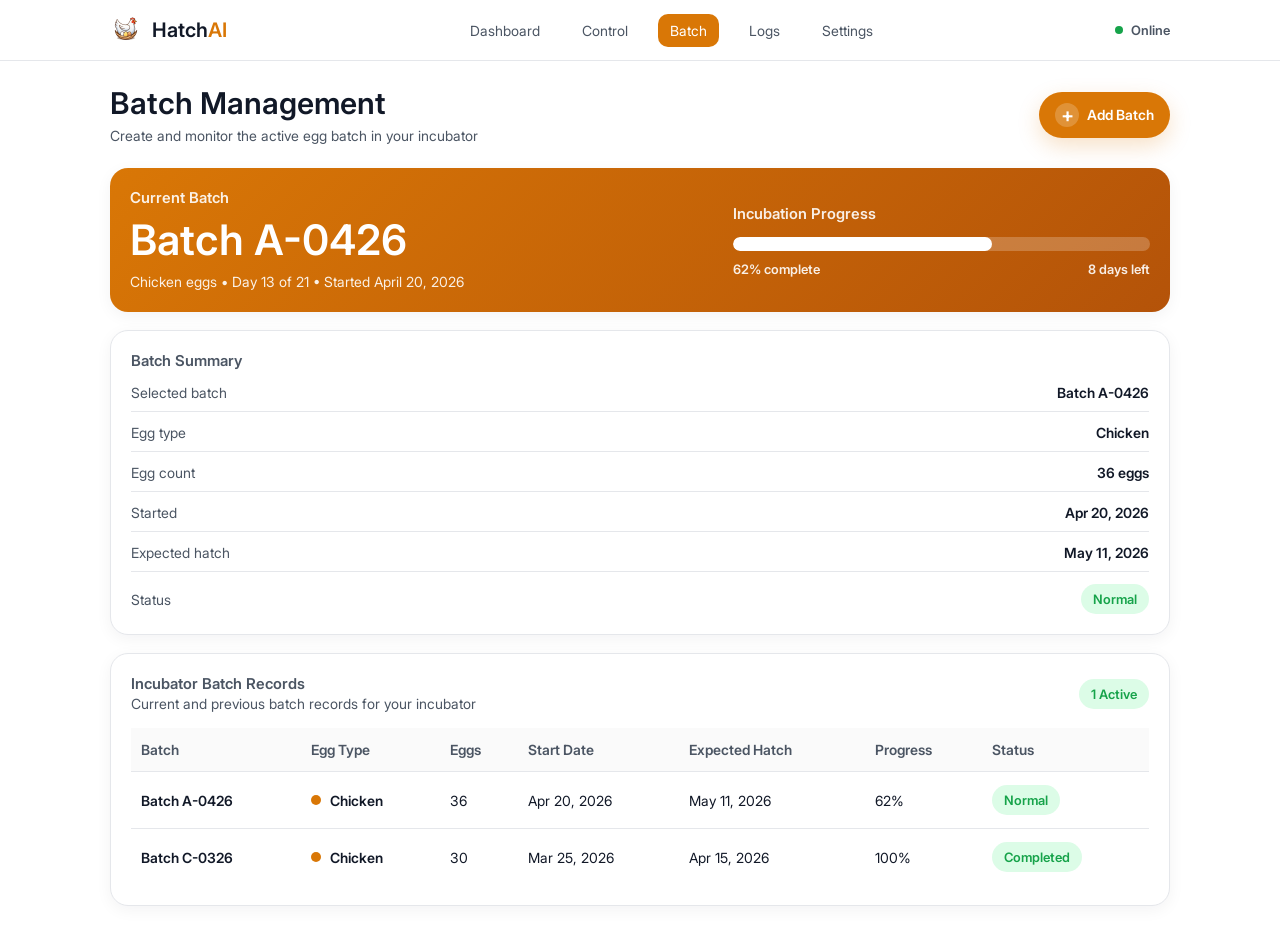
==== batch.html @ ce7d0990 "ui" ====
<!DOCTYPE html>
<html lang="en">
<head>
  <meta charset="UTF-8" />
  <meta name="viewport" content="width=device-width, initial-scale=1.0" />
  <title>HatchAI Batch</title>
  <link rel="icon" href="fortitle.webp" type="image/webp" />
  <style>
    :root{
      --orange: #D97706;
      --dark-orange: #B45309;
      --black: #111827;
      --gray: #4B5563;
      --border: #E5E7EB;
      --white: #FFFFFF;
      --bg-soft: #FFF7ED;
      --green: #16A34A;
      --red: #DC2626;
      --yellow: #F59E0B;
    }

    @font-face {
      font-family: 'Inter';
      src: url('/font/inter-regular.woff2') format('woff2');
      font-weight: 400;
      font-style: normal;
      font-display: swap;
    }

    @font-face {
      font-family: 'Inter';
      src: url('/font/inter-semibold.woff2') format('woff2');
      font-weight: 600;
      font-style: normal;
      font-display: swap;
    }

    * {
      box-sizing: border-box;
      margin: 0;
      padding: 0;
      font-family: 'Inter', Arial, sans-serif;
    }

    body {
      background: var(--white);
      color: var(--black);
    }

    .navbar {
      width: 100%;
      background: var(--white);
      border-bottom: 1px solid var(--border);
      position: sticky;
      top: 0;
      z-index: 10;
    }

    .nav-container {
      max-width: 1100px;
      margin: 0 auto;
      padding: 14px 20px;
      display: flex;
      align-items: center;
      justify-content: space-between;
      gap: 20px;
    }

    .logo-wrap {
      display: flex;
      align-items: center;
      gap: 10px;
    }

    .logo-wrap img {
      width: 32px;
      height: 32px;
      object-fit: contain;
    }

    .logo {
      font-size: 20px;
      font-weight: 600;
      color: var(--black);
    }

    .logo span {
      color: var(--orange);
    }

    .nav-links {
      list-style: none;
      display: flex;
      gap: 18px;
      align-items: center;
    }

    .nav-links li a {
      text-decoration: none;
      font-size: 14px;
      color: var(--gray);
      font-weight: 500;
      padding: 8px 12px;
      border-radius: 10px;
      transition: 0.2s ease;
    }

    .nav-links li a:hover {
      background: var(--bg-soft);
      color: var(--orange);
    }

    .nav-links li a.active {
      background: var(--orange);
      color: var(--white);
    }

    .nav-status {
      display: flex;
      align-items: center;
      gap: 8px;
      font-size: 13px;
      color: var(--gray);
      font-weight: 600;
    }

    .dot {
      width: 8px;
      height: 8px;
      background: var(--green);
      border-radius: 50%;
      display: inline-block;
    }

    .hamburger {
      display: none;
      width: 40px;
      height: 40px;
      border: 1px solid var(--border);
      background: var(--white);
      border-radius: 10px;
      cursor: pointer;
      flex-direction: column;
      justify-content: center;
      align-items: center;
      gap: 5px;
    }

    .hamburger span {
      width: 20px;
      height: 2px;
      background: var(--black);
      transition: 0.3s;
      font-size: 0;
    }

    .hamburger.active span:nth-child(1) {
      transform: translateY(7px) rotate(45deg);
    }

    .hamburger.active span:nth-child(2) {
      opacity: 0;
    }

    .hamburger.active span:nth-child(3) {
      transform: translateY(-7px) rotate(-45deg);
    }

    .batch-page {
      max-width: 1100px;
      margin: 0 auto;
      padding: 24px 20px 32px;
    }

    .topbar {
      display: flex;
      justify-content: space-between;
      align-items: center;
      gap: 12px;
      margin-bottom: 24px;
      flex-wrap: wrap;
    }

    .title h1 {
      font-size: 30px;
      font-weight: 600;
      color: var(--black);
      margin-bottom: 6px;
    }

    .title p {
      font-size: 14px;
      color: var(--gray);
    }

    .actions {
      display: flex;
      gap: 10px;
      flex-wrap: wrap;
    }

    .add-batch-btn {
      display: inline-flex;
      align-items: center;
      justify-content: center;
      gap: 8px;
      border: none;
      border-radius: 999px;
      background: var(--orange);
      color: var(--white);
      padding: 11px 16px;
      font-size: 14px;
      font-weight: 600;
      cursor: pointer;
      box-shadow: 0 8px 22px rgba(217, 119, 6, 0.22);
      transition: 0.2s ease;
    }

    .add-batch-btn:hover {
      background: var(--dark-orange);
      transform: translateY(-1px);
    }

    .plus-icon {
      width: 24px;
      height: 24px;
      border-radius: 50%;
      background: rgba(255, 255, 255, 0.2);
      display: inline-flex;
      align-items: center;
      justify-content: center;
      font-size: 20px;
      line-height: 1;
    }

    .btn {
      border: none;
      border-radius: 999px;
      padding: 10px 15px;
      font-size: 13px;
      font-weight: 600;
      cursor: pointer;
      transition: 0.2s ease;
    }

    .btn-primary {
      background: var(--orange);
      color: var(--white);
    }

    .btn-primary:hover {
      background: var(--dark-orange);
    }

    .btn-soft {
      background: var(--bg-soft);
      color: var(--orange);
      border: 1px solid #FED7AA;
    }

    .btn-soft:hover {
      background: #FFEDD5;
    }

    .grid {
      display: grid;
      grid-template-columns: repeat(4, 1fr);
      gap: 18px;
    }

    .card {
      background: var(--white);
      border: 1px solid var(--border);
      border-radius: 18px;
      padding: 20px;
      box-shadow: 0 4px 16px rgba(17, 24, 39, 0.05);
    }

    .card-header {
      display: flex;
      justify-content: space-between;
      align-items: center;
      gap: 10px;
      margin-bottom: 14px;
    }

    .card-title {
      font-size: 15px;
      color: var(--gray);
      font-weight: 600;
    }

    .icon-box {
      width: 42px;
      height: 42px;
      border-radius: 12px;
      background: var(--bg-soft);
      color: var(--orange);
      display: flex;
      align-items: center;
      justify-content: center;
      font-size: 17px;
      font-weight: 600;
      flex-shrink: 0;
    }

    .value {
      font-size: 32px;
      font-weight: 600;
      color: var(--black);
      line-height: 1.1;
      margin-bottom: 8px;
    }

    .subtext {
      font-size: 14px;
      color: var(--gray);
      line-height: 1.5;
    }

    .wide-card {
      grid-column: span 4;
      background: linear-gradient(135deg, var(--orange), var(--dark-orange));
      color: var(--white);
      border: none;
      display: grid;
      grid-template-columns: 1.4fr 1fr;
      gap: 20px;
      align-items: center;
    }

    .wide-card .card-title,
    .wide-card .subtext {
      color: rgba(255, 255, 255, 0.9);
    }

    .batch-name {
      font-size: 42px;
      font-weight: 600;
      margin: 10px 0 8px;
      line-height: 1.1;
    }

    .progress-wrap {
      background: rgba(255, 255, 255, 0.22);
      border-radius: 999px;
      height: 14px;
      overflow: hidden;
      margin-top: 14px;
    }

    .progress-bar {
      height: 100%;
      width: 62%;
      background: var(--white);
      border-radius: 999px;
    }

    .progress-meta {
      display: flex;
      justify-content: space-between;
      gap: 12px;
      margin-top: 10px;
      font-size: 13px;
      font-weight: 600;
      color: rgba(255, 255, 255, 0.9);
    }

    .section-grid {
      display: grid;
      grid-template-columns: 1fr;
      gap: 18px;
      margin-top: 18px;
    }

    .modal-overlay {
      position: fixed;
      inset: 0;
      background: rgba(17, 24, 39, 0.48);
      display: none;
      align-items: center;
      justify-content: center;
      padding: 18px;
      z-index: 50;
    }

    .modal-overlay.active {
      display: flex;
    }

    .modal {
      width: min(760px, 100%);
      max-height: 92vh;
      overflow-y: auto;
      background: var(--white);
      border: 1px solid var(--border);
      border-radius: 22px;
      box-shadow: 0 22px 60px rgba(17, 24, 39, 0.25);
      padding: 20px;
    }

    .modal-header {
      display: flex;
      align-items: flex-start;
      justify-content: space-between;
      gap: 14px;
      margin-bottom: 16px;
    }

    .modal-title h2 {
      font-size: 22px;
      font-weight: 600;
      color: var(--black);
      margin-bottom: 5px;
    }

    .modal-title p {
      font-size: 14px;
      color: var(--gray);
      line-height: 1.5;
    }

    .close-btn {
      width: 40px;
      height: 40px;
      border-radius: 12px;
      border: 1px solid var(--border);
      background: var(--white);
      color: var(--black);
      font-size: 24px;
      line-height: 1;
      cursor: pointer;
      flex-shrink: 0;
    }

    .close-btn:hover {
      background: var(--bg-soft);
      color: var(--orange);
    }

    .form-grid {
      display: grid;
      grid-template-columns: repeat(2, 1fr);
      gap: 14px;
      margin-top: 14px;
    }

    .field {
      display: flex;
      flex-direction: column;
      gap: 7px;
    }

    .field label {
      font-size: 13px;
      color: var(--gray);
      font-weight: 600;
    }

    .field input,
    .field select,
    .field textarea {
      width: 100%;
      border: 1px solid var(--border);
      border-radius: 12px;
      padding: 11px 12px;
      font-size: 14px;
      color: var(--black);
      background: var(--white);
      outline: none;
      transition: 0.2s ease;
    }

    .field textarea {
      min-height: 94px;
      resize: vertical;
    }

    .field input:focus,
    .field select:focus,
    .field textarea:focus {
      border-color: var(--orange);
      box-shadow: 0 0 0 3px rgba(217, 119, 6, 0.12);
    }

    .full {
      grid-column: span 2;
    }

    .form-actions {
      grid-column: span 2;
      display: flex;
      justify-content: flex-end;
      gap: 10px;
      margin-top: 2px;
    }

    .status-pill {
      display: inline-block;
      padding: 7px 12px;
      border-radius: 999px;
      font-size: 13px;
      font-weight: 600;
    }

    .status-ok {
      background: #DCFCE7;
      color: var(--green);
    }

    .status-warning {
      background: #FEF3C7;
      color: #A16207;
    }

    .status-alert {
      background: #FEE2E2;
      color: var(--red);
    }

    .mini-list {
      list-style: none;
      display: flex;
      flex-direction: column;
      gap: 12px;
      margin-top: 14px;
    }

    .mini-list li {
      display: flex;
      justify-content: space-between;
      align-items: center;
      gap: 10px;
      font-size: 14px;
      color: var(--gray);
      border-bottom: 1px solid var(--border);
      padding-bottom: 10px;
    }

    .mini-list li:last-child {
      border-bottom: none;
      padding-bottom: 0;
    }

    .mini-list strong {
      color: var(--black);
      font-weight: 600;
      text-align: right;
    }

    .table-card {
      margin-top: 18px;
      overflow: hidden;
    }

    .table-wrap {
      width: 100%;
      overflow-x: auto;
      margin-top: 14px;
    }

    table {
      width: 100%;
      border-collapse: collapse;
      min-width: 720px;
    }

    th,
    td {
      text-align: left;
      padding: 13px 10px;
      border-bottom: 1px solid var(--border);
      font-size: 14px;
      white-space: nowrap;
    }

    th {
      color: var(--gray);
      font-weight: 600;
      background: #FAFAFA;
    }

    td {
      color: var(--black);
    }

    tr:last-child td {
      border-bottom: none;
    }

    .egg-type {
      display: flex;
      align-items: center;
      gap: 9px;
      font-weight: 600;
    }

    .egg-dot {
      width: 10px;
      height: 10px;
      border-radius: 50%;
      background: var(--orange);
      display: inline-block;
      flex-shrink: 0;
    }

    @media (max-width: 900px) {
      .grid {
        grid-template-columns: repeat(2, 1fr);
      }

      .wide-card {
        grid-column: span 2;
        grid-template-columns: 1fr;
      }

      .section-grid {
        grid-template-columns: 1fr;
      }
    }

    @media (max-width: 700px) {
      .hamburger {
        display: flex;
      }

      .nav-links {
        position: absolute;
        top: calc(100% + 8px);
        left: 14px;
        right: 14px;
        background: var(--white);
        border: 1px solid var(--border);
        border-radius: 16px;
        box-shadow: 0 12px 30px rgba(17, 24, 39, 0.10);
        padding: 10px;
        gap: 8px;
        flex-direction: column;
        align-items: stretch;
        display: none;
      }

      .nav-links.active {
        display: flex;
      }

      .nav-links li a {
        display: block;
      }
    }

    @media (max-width: 640px) {
      .batch-page {
        padding: 18px 14px 28px;
      }

      .nav-container {
        padding: 14px;
      }

      .grid {
        grid-template-columns: 1fr;
      }

      .wide-card {
        grid-column: span 1;
      }

      .title h1 {
        font-size: 24px;
      }

      .value {
        font-size: 28px;
      }

      .batch-name {
        font-size: 32px;
      }

      .actions {
        width: 100%;
      }

      .btn {
        flex: 1;
      }

      .form-grid {
        grid-template-columns: 1fr;
      }

      .full {
        grid-column: span 1;
      }

      .form-actions {
        grid-column: span 1;
        flex-direction: column;
      }
    }
  </style>
</head>
<body>
  <nav class="navbar">
    <div class="nav-container">
      <div class="logo-wrap">
        <img src="hatchai-logo.webp" alt="HatchAI Logo">
        <div class="logo">Hatch<span>AI</span></div>
      </div>

      <ul class="nav-links" id="navLinks">
        <li><a href="dashboard.html">Dashboard</a></li>
        <li><a href="control.html">Control</a></li>
        <li><a href="batch.html" class="active">Batch</a></li>
        <li><a href="log.html">Logs</a></li>
        <li><a href="settings.html">Settings</a></li>
      </ul>

      <div class="nav-status">
        <span class="dot"></span>
        <span id="wifiStatus">Online</span>
      </div>

      <button class="hamburger" id="hamburger" aria-label="Toggle menu" aria-expanded="false" aria-controls="navLinks">
        <span>-</span>
        <span>-</span>
        <span>-</span>
      </button>
    </div>
  </nav>

  <main class="batch-page">
    <div class="topbar">
      <div class="title">
        <h1>Batch Management</h1>
        <p>Create and monitor the active egg batch in your incubator</p>
      </div>
      <div class="actions">
        <button class="add-batch-btn" type="button" id="openBatchModal">
          <span class="plus-icon">+</span>
          Add Batch
        </button>
      </div>
    </div>

    <section class="grid">
      <div class="card wide-card">
        <div>
          <div class="card-title">Current Batch</div>
          <div class="batch-name" id="currentBatchName">Batch A-0426</div>
          <div class="subtext" id="currentBatchMeta">Chicken eggs • Day 13 of 21 • Started April 20, 2026</div>
        </div>
        <div>
          <div class="card-title">Incubation Progress</div>
          <div class="progress-wrap" aria-label="Batch progress">
            <div class="progress-bar" id="progressBar"></div>
          </div>
          <div class="progress-meta">
            <span id="progressPercent">62% complete</span>
            <span id="daysRemaining">8 days left</span>
          </div>
        </div>
      </div>
    </section>

    <section class="section-grid">
      <div class="card">
        <div class="card-title">Batch Summary</div>
        <ul class="mini-list">
          <li><span>Selected batch</span> <strong id="summaryBatch">Batch A-0426</strong></li>
          <li><span>Egg type</span> <strong id="summaryType">Chicken</strong></li>
          <li><span>Egg count</span> <strong id="summaryCount">36 eggs</strong></li>
          <li><span>Started</span> <strong id="summaryStarted">Apr 20, 2026</strong></li>
          <li><span>Expected hatch</span> <strong id="summaryHatch">May 11, 2026</strong></li>
          <li><span>Status</span> <strong><span class="status-pill status-ok">Normal</span></strong></li>
        </ul>
      </div>
    </section>

    <section class="card table-card">
      <div class="card-header">
        <div>
          <div class="card-title">Incubator Batch Records</div>
          <p class="subtext">Current and previous batch records for your incubator</p>
        </div>
        <span class="status-pill status-ok">1 Active</span>
      </div>

      <div class="table-wrap">
        <table>
          <thead>
            <tr>
              <th>Batch</th>
              <th>Egg Type</th>
              <th>Eggs</th>
              <th>Start Date</th>
              <th>Expected Hatch</th>
              <th>Progress</th>
              <th>Status</th>
            </tr>
          </thead>
          <tbody>
            <tr>
              <td><strong>Batch A-0426</strong></td>
              <td><span class="egg-type"><span class="egg-dot"></span>Chicken</span></td>
              <td>36</td>
              <td>Apr 20, 2026</td>
              <td>May 11, 2026</td>
              <td>62%</td>
              <td><span class="status-pill status-ok">Normal</span></td>
            </tr>
            <tr>
              <td><strong>Batch C-0326</strong></td>
              <td><span class="egg-type"><span class="egg-dot"></span>Chicken</span></td>
              <td>30</td>
              <td>Mar 25, 2026</td>
              <td>Apr 15, 2026</td>
              <td>100%</td>
              <td><span class="status-pill status-ok">Completed</span></td>
            </tr>
          </tbody>
        </table>
      </div>
    </section>
  </main>

  <div class="modal-overlay" id="batchModal" aria-hidden="true">
    <div class="modal" role="dialog" aria-modal="true" aria-labelledby="batchModalTitle">
      <div class="modal-header">
        <div class="modal-title">
          <h2 id="batchModalTitle">Add Batch</h2>
          <p>Enter the details for the batch currently running in your incubator.</p>
        </div>
        <button class="close-btn" type="button" id="closeBatchModal" aria-label="Close batch form">&times;</button>
      </div>

      <div class="card-header">
        <div class="card-title">Batch Form</div>
        <span class="status-pill status-ok" id="formStatus">Ready</span>
      </div>

      <form class="form-grid" id="batchForm">
        <div class="field">
          <label for="batchName">Batch Name</label>
          <input type="text" id="batchName" value="Batch A-0426" placeholder="Example: Batch A-0426">
        </div>

        <div class="field">
          <label for="eggType">Egg Type</label>
          <select id="eggType">
            <option>Chicken</option>
            <option>Duck</option>
            <option>Quail</option>
            <option>Goose</option>
          </select>
        </div>

        <div class="field">
          <label for="eggCount">Number of Eggs</label>
          <input type="number" id="eggCount" value="36" min="1" placeholder="36">
        </div>

        <div class="field">
          <label for="startDate">Start Date</label>
          <input type="date" id="startDate" value="2026-04-20">
        </div>

        <div class="field">
          <label for="targetTemp">Target Temperature</label>
          <input type="text" id="targetTemp" value="37.8°C" placeholder="37.8°C">
        </div>

        <div class="field">
          <label for="targetHumidity">Target Humidity</label>
          <input type="text" id="targetHumidity" value="58%" placeholder="58%">
        </div>

        <div class="field full">
          <label for="batchNotes">Notes</label>
          <textarea id="batchNotes" placeholder="Add batch notes here">Check candling status on Day 14. Maintain stable humidity and automatic egg turning.</textarea>
        </div>

        <div class="form-actions">
          <button class="btn btn-soft" type="button" id="resetFormBtn">Reset Form</button>
          <button class="btn btn-primary" type="button" id="saveBatchBtn">Save Batch</button>
        </div>
      </form>
    </div>
  </div>

  <script>
    const hamburger = document.getElementById("hamburger");
    const navLinks = document.getElementById("navLinks");

    hamburger.addEventListener("click", () => {
      hamburger.classList.toggle("active");
      navLinks.classList.toggle("active");
      const isOpen = navLinks.classList.contains("active");
      hamburger.setAttribute("aria-expanded", isOpen ? "true" : "false");
    });

    document.querySelectorAll("#navLinks a").forEach(link => {
      link.addEventListener("click", () => {
        hamburger.classList.remove("active");
        navLinks.classList.remove("active");
        hamburger.setAttribute("aria-expanded", "false");
      });
    });

    window.addEventListener("resize", () => {
      if (window.innerWidth > 700) {
        hamburger.classList.remove("active");
        navLinks.classList.remove("active");
        hamburger.setAttribute("aria-expanded", "false");
      }
    });

    const batchModal = document.getElementById("batchModal");
    const openBatchModal = document.getElementById("openBatchModal");
    const closeBatchModal = document.getElementById("closeBatchModal");

    function openModal() {
      batchModal.classList.add("active");
      batchModal.setAttribute("aria-hidden", "false");
      document.body.style.overflow = "hidden";
    }

    function closeModal() {
      batchModal.classList.remove("active");
      batchModal.setAttribute("aria-hidden", "true");
      document.body.style.overflow = "";
    }

    openBatchModal.addEventListener("click", openModal);
    closeBatchModal.addEventListener("click", closeModal);

    batchModal.addEventListener("click", event => {
      if (event.target === batchModal) {
        closeModal();
      }
    });

    window.addEventListener("keydown", event => {
      if (event.key === "Escape" && batchModal.classList.contains("active")) {
        closeModal();
      }
    });

    const incubationDays = {
      Chicken: 21,
      Duck: 28,
      Quail: 17,
      Goose: 30
    };

    const batchName = document.getElementById("batchName");
    const eggType = document.getElementById("eggType");
    const eggCount = document.getElementById("eggCount");
    const startDate = document.getElementById("startDate");
    const saveBatchBtn = document.getElementById("saveBatchBtn");
    const resetFormBtn = document.getElementById("resetFormBtn");
    const formStatus = document.getElementById("formStatus");

    function formatDate(date) {
      return date.toLocaleDateString("en-US", {
        month: "short",
        day: "2-digit",
        year: "numeric"
      });
    }

    function updateSummary() {
      const selectedType = eggType.value;
      const totalDays = incubationDays[selectedType] || 21;
      const started = new Date(startDate.value + "T00:00:00");
      const hatch = new Date(started);
      hatch.setDate(started.getDate() + totalDays);

      document.getElementById("summaryBatch").textContent = batchName.value || "Unnamed Batch";
      document.getElementById("summaryType").textContent = selectedType;
      document.getElementById("summaryCount").textContent = `${eggCount.value || 0} eggs`;
      document.getElementById("summaryStarted").textContent = Number.isNaN(started.getTime()) ? "Not set" : formatDate(started);
      document.getElementById("summaryHatch").textContent = Number.isNaN(hatch.getTime()) ? "Not set" : formatDate(hatch);
    }

    [batchName, eggType, eggCount, startDate].forEach(input => {
      input.addEventListener("input", updateSummary);
      input.addEventListener("change", updateSummary);
    });

    saveBatchBtn.addEventListener("click", () => {
      updateSummary();
      formStatus.textContent = "Saved";
      formStatus.className = "status-pill status-ok";

      setTimeout(() => {
        formStatus.textContent = "Ready";
        closeModal();
      }, 700);
    });

    resetFormBtn.addEventListener("click", () => {
      document.getElementById("batchForm").reset();
      updateSummary();
      formStatus.textContent = "Reset";
      formStatus.className = "status-pill status-warning";

      setTimeout(() => {
        formStatus.textContent = "Ready";
        formStatus.className = "status-pill status-ok";
      }, 1800);
    });

    updateSummary();
  </script>
</body>
</html>
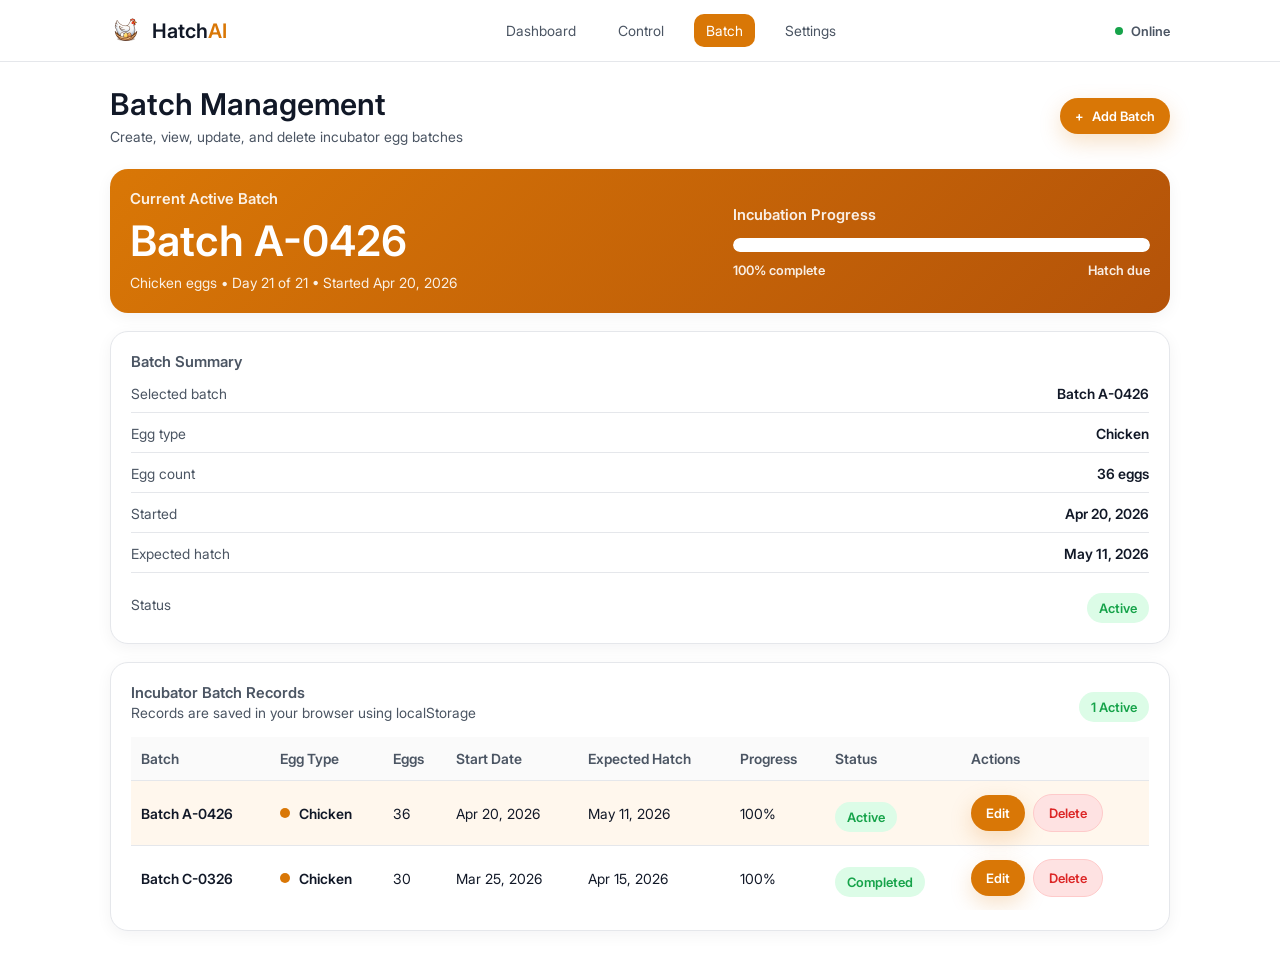
==== commit d79f20af: "settings.html, wifi.js," ====
--- a/batch.html
+++ b/batch.html
@@ -3,709 +3,21 @@
 <head>
   <meta charset="UTF-8" />
   <meta name="viewport" content="width=device-width, initial-scale=1.0" />
-  <title>HatchAI Batch</title>
-  <link rel="icon" href="fortitle.webp" type="image/webp" />
-  <style>
-    :root{
-      --orange: #D97706;
-      --dark-orange: #B45309;
-      --black: #111827;
-      --gray: #4B5563;
-      --border: #E5E7EB;
-      --white: #FFFFFF;
-      --bg-soft: #FFF7ED;
-      --green: #16A34A;
-      --red: #DC2626;
-      --yellow: #F59E0B;
-    }
-
-    @font-face {
-      font-family: 'Inter';
-      src: url('/font/inter-regular.woff2') format('woff2');
-      font-weight: 400;
-      font-style: normal;
-      font-display: swap;
-    }
-
-    @font-face {
-      font-family: 'Inter';
-      src: url('/font/inter-semibold.woff2') format('woff2');
-      font-weight: 600;
-      font-style: normal;
-      font-display: swap;
-    }
-
-    * {
-      box-sizing: border-box;
-      margin: 0;
-      padding: 0;
-      font-family: 'Inter', Arial, sans-serif;
-    }
-
-    body {
-      background: var(--white);
-      color: var(--black);
-    }
-
-    .navbar {
-      width: 100%;
-      background: var(--white);
-      border-bottom: 1px solid var(--border);
-      position: sticky;
-      top: 0;
-      z-index: 10;
-    }
-
-    .nav-container {
-      max-width: 1100px;
-      margin: 0 auto;
-      padding: 14px 20px;
-      display: flex;
-      align-items: center;
-      justify-content: space-between;
-      gap: 20px;
-    }
-
-    .logo-wrap {
-      display: flex;
-      align-items: center;
-      gap: 10px;
-    }
-
-    .logo-wrap img {
-      width: 32px;
-      height: 32px;
-      object-fit: contain;
-    }
-
-    .logo {
-      font-size: 20px;
-      font-weight: 600;
-      color: var(--black);
-    }
-
-    .logo span {
-      color: var(--orange);
-    }
-
-    .nav-links {
-      list-style: none;
-      display: flex;
-      gap: 18px;
-      align-items: center;
-    }
-
-    .nav-links li a {
-      text-decoration: none;
-      font-size: 14px;
-      color: var(--gray);
-      font-weight: 500;
-      padding: 8px 12px;
-      border-radius: 10px;
-      transition: 0.2s ease;
-    }
-
-    .nav-links li a:hover {
-      background: var(--bg-soft);
-      color: var(--orange);
-    }
-
-    .nav-links li a.active {
-      background: var(--orange);
-      color: var(--white);
-    }
-
-    .nav-status {
-      display: flex;
-      align-items: center;
-      gap: 8px;
-      font-size: 13px;
-      color: var(--gray);
-      font-weight: 600;
-    }
-
-    .dot {
-      width: 8px;
-      height: 8px;
-      background: var(--green);
-      border-radius: 50%;
-      display: inline-block;
-    }
-
-    .hamburger {
-      display: none;
-      width: 40px;
-      height: 40px;
-      border: 1px solid var(--border);
-      background: var(--white);
-      border-radius: 10px;
-      cursor: pointer;
-      flex-direction: column;
-      justify-content: center;
-      align-items: center;
-      gap: 5px;
-    }
-
-    .hamburger span {
-      width: 20px;
-      height: 2px;
-      background: var(--black);
-      transition: 0.3s;
-      font-size: 0;
-    }
-
-    .hamburger.active span:nth-child(1) {
-      transform: translateY(7px) rotate(45deg);
-    }
-
-    .hamburger.active span:nth-child(2) {
-      opacity: 0;
-    }
-
-    .hamburger.active span:nth-child(3) {
-      transform: translateY(-7px) rotate(-45deg);
-    }
-
-    .batch-page {
-      max-width: 1100px;
-      margin: 0 auto;
-      padding: 24px 20px 32px;
-    }
-
-    .topbar {
-      display: flex;
-      justify-content: space-between;
-      align-items: center;
-      gap: 12px;
-      margin-bottom: 24px;
-      flex-wrap: wrap;
-    }
-
-    .title h1 {
-      font-size: 30px;
-      font-weight: 600;
-      color: var(--black);
-      margin-bottom: 6px;
-    }
-
-    .title p {
-      font-size: 14px;
-      color: var(--gray);
-    }
-
-    .actions {
-      display: flex;
-      gap: 10px;
-      flex-wrap: wrap;
-    }
-
-    .add-batch-btn {
-      display: inline-flex;
-      align-items: center;
-      justify-content: center;
-      gap: 8px;
-      border: none;
-      border-radius: 999px;
-      background: var(--orange);
-      color: var(--white);
-      padding: 11px 16px;
-      font-size: 14px;
-      font-weight: 600;
-      cursor: pointer;
-      box-shadow: 0 8px 22px rgba(217, 119, 6, 0.22);
-      transition: 0.2s ease;
-    }
-
-    .add-batch-btn:hover {
-      background: var(--dark-orange);
-      transform: translateY(-1px);
-    }
-
-    .plus-icon {
-      width: 24px;
-      height: 24px;
-      border-radius: 50%;
-      background: rgba(255, 255, 255, 0.2);
-      display: inline-flex;
-      align-items: center;
-      justify-content: center;
-      font-size: 20px;
-      line-height: 1;
-    }
-
-    .btn {
-      border: none;
-      border-radius: 999px;
-      padding: 10px 15px;
-      font-size: 13px;
-      font-weight: 600;
-      cursor: pointer;
-      transition: 0.2s ease;
-    }
-
-    .btn-primary {
-      background: var(--orange);
-      color: var(--white);
-    }
-
-    .btn-primary:hover {
-      background: var(--dark-orange);
-    }
-
-    .btn-soft {
-      background: var(--bg-soft);
-      color: var(--orange);
-      border: 1px solid #FED7AA;
-    }
-
-    .btn-soft:hover {
-      background: #FFEDD5;
-    }
-
-    .grid {
-      display: grid;
-      grid-template-columns: repeat(4, 1fr);
-      gap: 18px;
-    }
-
-    .card {
-      background: var(--white);
-      border: 1px solid var(--border);
-      border-radius: 18px;
-      padding: 20px;
-      box-shadow: 0 4px 16px rgba(17, 24, 39, 0.05);
-    }
-
-    .card-header {
-      display: flex;
-      justify-content: space-between;
-      align-items: center;
-      gap: 10px;
-      margin-bottom: 14px;
-    }
-
-    .card-title {
-      font-size: 15px;
-      color: var(--gray);
-      font-weight: 600;
-    }
-
-    .icon-box {
-      width: 42px;
-      height: 42px;
-      border-radius: 12px;
-      background: var(--bg-soft);
-      color: var(--orange);
-      display: flex;
-      align-items: center;
-      justify-content: center;
-      font-size: 17px;
-      font-weight: 600;
-      flex-shrink: 0;
-    }
-
-    .value {
-      font-size: 32px;
-      font-weight: 600;
-      color: var(--black);
-      line-height: 1.1;
-      margin-bottom: 8px;
-    }
-
-    .subtext {
-      font-size: 14px;
-      color: var(--gray);
-      line-height: 1.5;
-    }
-
-    .wide-card {
-      grid-column: span 4;
-      background: linear-gradient(135deg, var(--orange), var(--dark-orange));
-      color: var(--white);
-      border: none;
-      display: grid;
-      grid-template-columns: 1.4fr 1fr;
-      gap: 20px;
-      align-items: center;
-    }
-
-    .wide-card .card-title,
-    .wide-card .subtext {
-      color: rgba(255, 255, 255, 0.9);
-    }
-
-    .batch-name {
-      font-size: 42px;
-      font-weight: 600;
-      margin: 10px 0 8px;
-      line-height: 1.1;
-    }
-
-    .progress-wrap {
-      background: rgba(255, 255, 255, 0.22);
-      border-radius: 999px;
-      height: 14px;
-      overflow: hidden;
-      margin-top: 14px;
-    }
-
-    .progress-bar {
-      height: 100%;
-      width: 62%;
-      background: var(--white);
-      border-radius: 999px;
-    }
-
-    .progress-meta {
-      display: flex;
-      justify-content: space-between;
-      gap: 12px;
-      margin-top: 10px;
-      font-size: 13px;
-      font-weight: 600;
-      color: rgba(255, 255, 255, 0.9);
-    }
-
-    .section-grid {
-      display: grid;
-      grid-template-columns: 1fr;
-      gap: 18px;
-      margin-top: 18px;
-    }
-
-    .modal-overlay {
-      position: fixed;
-      inset: 0;
-      background: rgba(17, 24, 39, 0.48);
-      display: none;
-      align-items: center;
-      justify-content: center;
-      padding: 18px;
-      z-index: 50;
-    }
-
-    .modal-overlay.active {
-      display: flex;
-    }
-
-    .modal {
-      width: min(760px, 100%);
-      max-height: 92vh;
-      overflow-y: auto;
-      background: var(--white);
-      border: 1px solid var(--border);
-      border-radius: 22px;
-      box-shadow: 0 22px 60px rgba(17, 24, 39, 0.25);
-      padding: 20px;
-    }
-
-    .modal-header {
-      display: flex;
-      align-items: flex-start;
-      justify-content: space-between;
-      gap: 14px;
-      margin-bottom: 16px;
-    }
-
-    .modal-title h2 {
-      font-size: 22px;
-      font-weight: 600;
-      color: var(--black);
-      margin-bottom: 5px;
-    }
-
-    .modal-title p {
-      font-size: 14px;
-      color: var(--gray);
-      line-height: 1.5;
-    }
-
-    .close-btn {
-      width: 40px;
-      height: 40px;
-      border-radius: 12px;
-      border: 1px solid var(--border);
-      background: var(--white);
-      color: var(--black);
-      font-size: 24px;
-      line-height: 1;
-      cursor: pointer;
-      flex-shrink: 0;
-    }
-
-    .close-btn:hover {
-      background: var(--bg-soft);
-      color: var(--orange);
-    }
-
-    .form-grid {
-      display: grid;
-      grid-template-columns: repeat(2, 1fr);
-      gap: 14px;
-      margin-top: 14px;
-    }
-
-    .field {
-      display: flex;
-      flex-direction: column;
-      gap: 7px;
-    }
-
-    .field label {
-      font-size: 13px;
-      color: var(--gray);
-      font-weight: 600;
-    }
-
-    .field input,
-    .field select,
-    .field textarea {
-      width: 100%;
-      border: 1px solid var(--border);
-      border-radius: 12px;
-      padding: 11px 12px;
-      font-size: 14px;
-      color: var(--black);
-      background: var(--white);
-      outline: none;
-      transition: 0.2s ease;
-    }
-
-    .field textarea {
-      min-height: 94px;
-      resize: vertical;
-    }
-
-    .field input:focus,
-    .field select:focus,
-    .field textarea:focus {
-      border-color: var(--orange);
-      box-shadow: 0 0 0 3px rgba(217, 119, 6, 0.12);
-    }
-
-    .full {
-      grid-column: span 2;
-    }
-
-    .form-actions {
-      grid-column: span 2;
-      display: flex;
-      justify-content: flex-end;
-      gap: 10px;
-      margin-top: 2px;
-    }
-
-    .status-pill {
-      display: inline-block;
-      padding: 7px 12px;
-      border-radius: 999px;
-      font-size: 13px;
-      font-weight: 600;
-    }
-
-    .status-ok {
-      background: #DCFCE7;
-      color: var(--green);
-    }
-
-    .status-warning {
-      background: #FEF3C7;
-      color: #A16207;
-    }
-
-    .status-alert {
-      background: #FEE2E2;
-      color: var(--red);
-    }
-
-    .mini-list {
-      list-style: none;
-      display: flex;
-      flex-direction: column;
-      gap: 12px;
-      margin-top: 14px;
-    }
-
-    .mini-list li {
-      display: flex;
-      justify-content: space-between;
-      align-items: center;
-      gap: 10px;
-      font-size: 14px;
-      color: var(--gray);
-      border-bottom: 1px solid var(--border);
-      padding-bottom: 10px;
-    }
-
-    .mini-list li:last-child {
-      border-bottom: none;
-      padding-bottom: 0;
-    }
-
-    .mini-list strong {
-      color: var(--black);
-      font-weight: 600;
-      text-align: right;
-    }
-
-    .table-card {
-      margin-top: 18px;
-      overflow: hidden;
-    }
-
-    .table-wrap {
-      width: 100%;
-      overflow-x: auto;
-      margin-top: 14px;
-    }
-
-    table {
-      width: 100%;
-      border-collapse: collapse;
-      min-width: 720px;
-    }
-
-    th,
-    td {
-      text-align: left;
-      padding: 13px 10px;
-      border-bottom: 1px solid var(--border);
-      font-size: 14px;
-      white-space: nowrap;
-    }
-
-    th {
-      color: var(--gray);
-      font-weight: 600;
-      background: #FAFAFA;
-    }
-
-    td {
-      color: var(--black);
-    }
-
-    tr:last-child td {
-      border-bottom: none;
-    }
-
-    .egg-type {
-      display: flex;
-      align-items: center;
-      gap: 9px;
-      font-weight: 600;
-    }
-
-    .egg-dot {
-      width: 10px;
-      height: 10px;
-      border-radius: 50%;
-      background: var(--orange);
-      display: inline-block;
-      flex-shrink: 0;
-    }
-
-    @media (max-width: 900px) {
-      .grid {
-        grid-template-columns: repeat(2, 1fr);
-      }
-
-      .wide-card {
-        grid-column: span 2;
-        grid-template-columns: 1fr;
-      }
-
-      .section-grid {
-        grid-template-columns: 1fr;
-      }
-    }
-
-    @media (max-width: 700px) {
-      .hamburger {
-        display: flex;
-      }
-
-      .nav-links {
-        position: absolute;
-        top: calc(100% + 8px);
-        left: 14px;
-        right: 14px;
-        background: var(--white);
-        border: 1px solid var(--border);
-        border-radius: 16px;
-        box-shadow: 0 12px 30px rgba(17, 24, 39, 0.10);
-        padding: 10px;
-        gap: 8px;
-        flex-direction: column;
-        align-items: stretch;
-        display: none;
-      }
-
-      .nav-links.active {
-        display: flex;
-      }
-
-      .nav-links li a {
-        display: block;
-      }
-    }
-
-    @media (max-width: 640px) {
-      .batch-page {
-        padding: 18px 14px 28px;
-      }
-
-      .nav-container {
-        padding: 14px;
-      }
-
-      .grid {
-        grid-template-columns: 1fr;
-      }
-
-      .wide-card {
-        grid-column: span 1;
-      }
-
-      .title h1 {
-        font-size: 24px;
-      }
-
-      .value {
-        font-size: 28px;
-      }
-
-      .batch-name {
-        font-size: 32px;
-      }
-
-      .actions {
-        width: 100%;
-      }
-
-      .btn {
-        flex: 1;
-      }
-
-      .form-grid {
-        grid-template-columns: 1fr;
-      }
-
-      .full {
-        grid-column: span 1;
-      }
-
-      .form-actions {
-        grid-column: span 1;
-        flex-direction: column;
-      }
-    }
-  </style>
+
+  <title>HatchAI Batch CRUD</title>
+  <link rel="icon" href="assets/images/fortitle.webp" type="image/webp" />
+
+  <link rel="stylesheet" href="css/base.css" />
+  <link rel="stylesheet" href="css/layout.css" />
+  <link rel="stylesheet" href="css/components.css" />
+  <link rel="stylesheet" href="css/batch.css" />
 </head>
+
 <body>
   <nav class="navbar">
     <div class="nav-container">
       <div class="logo-wrap">
-        <img src="hatchai-logo.webp" alt="HatchAI Logo">
+        <img src="assets/images/hatchai-logo.webp" alt="HatchAI Logo">
         <div class="logo">Hatch<span>AI</span></div>
       </div>
 
@@ -713,7 +25,6 @@
         <li><a href="dashboard.html">Dashboard</a></li>
         <li><a href="control.html">Control</a></li>
         <li><a href="batch.html" class="active">Batch</a></li>
-        <li><a href="log.html">Logs</a></li>
         <li><a href="settings.html">Settings</a></li>
       </ul>
 
@@ -723,42 +34,46 @@
       </div>
 
       <button class="hamburger" id="hamburger" aria-label="Toggle menu" aria-expanded="false" aria-controls="navLinks">
-        <span>-</span>
-        <span>-</span>
-        <span>-</span>
+        <span></span>
+        <span></span>
+        <span></span>
       </button>
     </div>
   </nav>
 
-  <main class="batch-page">
+  <main class="page batch">
     <div class="topbar">
       <div class="title">
         <h1>Batch Management</h1>
-        <p>Create and monitor the active egg batch in your incubator</p>
-      </div>
+        <p>Create, view, update, and delete incubator egg batches</p>
+      </div>
+
       <div class="actions">
-        <button class="add-batch-btn" type="button" id="openBatchModal">
+        <button class="btn btn-primary add-batch-btn" type="button" id="openBatchModal">
           <span class="plus-icon">+</span>
           Add Batch
         </button>
       </div>
     </div>
 
-    <section class="grid">
-      <div class="card wide-card">
+    <section class="grid batch-grid">
+      <div class="card batch-hero-card">
         <div>
-          <div class="card-title">Current Batch</div>
-          <div class="batch-name" id="currentBatchName">Batch A-0426</div>
-          <div class="subtext" id="currentBatchMeta">Chicken eggs • Day 13 of 21 • Started April 20, 2026</div>
-        </div>
+          <div class="card-title">Current Active Batch</div>
+          <div class="batch-name" id="currentBatchName">No active batch</div>
+          <div class="subtext" id="currentBatchMeta">Add a batch to start tracking incubation progress.</div>
+        </div>
+
         <div>
           <div class="card-title">Incubation Progress</div>
+
           <div class="progress-wrap" aria-label="Batch progress">
             <div class="progress-bar" id="progressBar"></div>
           </div>
+
           <div class="progress-meta">
-            <span id="progressPercent">62% complete</span>
-            <span id="daysRemaining">8 days left</span>
+            <span id="progressPercent">0% complete</span>
+            <span id="daysRemaining">No batch selected</span>
           </div>
         </div>
       </div>
@@ -767,13 +82,34 @@
     <section class="section-grid">
       <div class="card">
         <div class="card-title">Batch Summary</div>
+
         <ul class="mini-list">
-          <li><span>Selected batch</span> <strong id="summaryBatch">Batch A-0426</strong></li>
-          <li><span>Egg type</span> <strong id="summaryType">Chicken</strong></li>
-          <li><span>Egg count</span> <strong id="summaryCount">36 eggs</strong></li>
-          <li><span>Started</span> <strong id="summaryStarted">Apr 20, 2026</strong></li>
-          <li><span>Expected hatch</span> <strong id="summaryHatch">May 11, 2026</strong></li>
-          <li><span>Status</span> <strong><span class="status-pill status-ok">Normal</span></strong></li>
+          <li>
+            <span>Selected batch</span>
+            <strong id="summaryBatch">None</strong>
+          </li>
+          <li>
+            <span>Egg type</span>
+            <strong id="summaryType">None</strong>
+          </li>
+          <li>
+            <span>Egg count</span>
+            <strong id="summaryCount">0 eggs</strong>
+          </li>
+          <li>
+            <span>Started</span>
+            <strong id="summaryStarted">Not set</strong>
+          </li>
+          <li>
+            <span>Expected hatch</span>
+            <strong id="summaryHatch">Not set</strong>
+          </li>
+          <li>
+            <span>Status</span>
+            <strong id="summaryStatus">
+              <span class="status-pill status-warning">No Data</span>
+            </strong>
+          </li>
         </ul>
       </div>
     </section>
@@ -782,13 +118,14 @@
       <div class="card-header">
         <div>
           <div class="card-title">Incubator Batch Records</div>
-          <p class="subtext">Current and previous batch records for your incubator</p>
-        </div>
-        <span class="status-pill status-ok">1 Active</span>
+          <p class="subtext">Records are saved in your browser using localStorage</p>
+        </div>
+
+        <span class="status-pill status-ok" id="activeCountBadge">0 Active</span>
       </div>
 
       <div class="table-wrap">
-        <table>
+        <table class="batch-table">
           <thead>
             <tr>
               <th>Batch</th>
@@ -798,40 +135,24 @@
               <th>Expected Hatch</th>
               <th>Progress</th>
               <th>Status</th>
+              <th>Actions</th>
             </tr>
           </thead>
-          <tbody>
-            <tr>
-              <td><strong>Batch A-0426</strong></td>
-              <td><span class="egg-type"><span class="egg-dot"></span>Chicken</span></td>
-              <td>36</td>
-              <td>Apr 20, 2026</td>
-              <td>May 11, 2026</td>
-              <td>62%</td>
-              <td><span class="status-pill status-ok">Normal</span></td>
-            </tr>
-            <tr>
-              <td><strong>Batch C-0326</strong></td>
-              <td><span class="egg-type"><span class="egg-dot"></span>Chicken</span></td>
-              <td>30</td>
-              <td>Mar 25, 2026</td>
-              <td>Apr 15, 2026</td>
-              <td>100%</td>
-              <td><span class="status-pill status-ok">Completed</span></td>
-            </tr>
-          </tbody>
+
+          <tbody id="batchTableBody"></tbody>
         </table>
       </div>
     </section>
   </main>
 
-  <div class="modal-overlay" id="batchModal" aria-hidden="true">
-    <div class="modal" role="dialog" aria-modal="true" aria-labelledby="batchModalTitle">
+  <div class="batch-modal-overlay" id="batchModal" aria-hidden="true">
+    <div class="batch-modal" role="dialog" aria-modal="true" aria-labelledby="batchModalTitle">
       <div class="modal-header">
         <div class="modal-title">
           <h2 id="batchModalTitle">Add Batch</h2>
-          <p>Enter the details for the batch currently running in your incubator.</p>
-        </div>
+          <p id="batchModalDescription">Enter the details for the batch running in your incubator.</p>
+        </div>
+
         <button class="close-btn" type="button" id="closeBatchModal" aria-label="Close batch form">&times;</button>
       </div>
 
@@ -840,10 +161,12 @@
         <span class="status-pill status-ok" id="formStatus">Ready</span>
       </div>
 
-      <form class="form-grid" id="batchForm">
+      <form class="batch-form-grid" id="batchForm">
+        <input type="hidden" id="batchId">
+
         <div class="field">
           <label for="batchName">Batch Name</label>
-          <input type="text" id="batchName" value="Batch A-0426" placeholder="Example: Batch A-0426">
+          <input type="text" id="batchName" placeholder="Example: Batch A-0426" required>
         </div>
 
         <div class="field">
@@ -858,161 +181,57 @@
 
         <div class="field">
           <label for="eggCount">Number of Eggs</label>
-          <input type="number" id="eggCount" value="36" min="1" placeholder="36">
+          <input type="number" id="eggCount" min="1" placeholder="36" required>
         </div>
 
         <div class="field">
           <label for="startDate">Start Date</label>
-          <input type="date" id="startDate" value="2026-04-20">
+          <input type="date" id="startDate" required>
         </div>
 
         <div class="field">
           <label for="targetTemp">Target Temperature</label>
-          <input type="text" id="targetTemp" value="37.8°C" placeholder="37.8°C">
+          <input type="text" id="targetTemp" placeholder="37.8°C">
         </div>
 
         <div class="field">
           <label for="targetHumidity">Target Humidity</label>
-          <input type="text" id="targetHumidity" value="58%" placeholder="58%">
+          <input type="text" id="targetHumidity" placeholder="58%">
+        </div>
+
+        <div class="field">
+          <label for="batchStatus">Status</label>
+          <select id="batchStatus">
+            <option>Active</option>
+            <option>Completed</option>
+            <option>Paused</option>
+            <option>Failed</option>
+          </select>
+        </div>
+
+        <div class="field">
+          <label for="isSelected">Show on Dashboard Summary</label>
+          <select id="isSelected">
+            <option value="yes">Yes</option>
+            <option value="no">No</option>
+          </select>
         </div>
 
         <div class="field full">
           <label for="batchNotes">Notes</label>
-          <textarea id="batchNotes" placeholder="Add batch notes here">Check candling status on Day 14. Maintain stable humidity and automatic egg turning.</textarea>
+          <textarea id="batchNotes" placeholder="Add batch notes here"></textarea>
         </div>
 
         <div class="form-actions">
           <button class="btn btn-soft" type="button" id="resetFormBtn">Reset Form</button>
-          <button class="btn btn-primary" type="button" id="saveBatchBtn">Save Batch</button>
+          <button class="btn btn-primary" type="submit" id="saveBatchBtn">Save Batch</button>
         </div>
       </form>
     </div>
   </div>
 
-  <script>
-    const hamburger = document.getElementById("hamburger");
-    const navLinks = document.getElementById("navLinks");
-
-    hamburger.addEventListener("click", () => {
-      hamburger.classList.toggle("active");
-      navLinks.classList.toggle("active");
-      const isOpen = navLinks.classList.contains("active");
-      hamburger.setAttribute("aria-expanded", isOpen ? "true" : "false");
-    });
-
-    document.querySelectorAll("#navLinks a").forEach(link => {
-      link.addEventListener("click", () => {
-        hamburger.classList.remove("active");
-        navLinks.classList.remove("active");
-        hamburger.setAttribute("aria-expanded", "false");
-      });
-    });
-
-    window.addEventListener("resize", () => {
-      if (window.innerWidth > 700) {
-        hamburger.classList.remove("active");
-        navLinks.classList.remove("active");
-        hamburger.setAttribute("aria-expanded", "false");
-      }
-    });
-
-    const batchModal = document.getElementById("batchModal");
-    const openBatchModal = document.getElementById("openBatchModal");
-    const closeBatchModal = document.getElementById("closeBatchModal");
-
-    function openModal() {
-      batchModal.classList.add("active");
-      batchModal.setAttribute("aria-hidden", "false");
-      document.body.style.overflow = "hidden";
-    }
-
-    function closeModal() {
-      batchModal.classList.remove("active");
-      batchModal.setAttribute("aria-hidden", "true");
-      document.body.style.overflow = "";
-    }
-
-    openBatchModal.addEventListener("click", openModal);
-    closeBatchModal.addEventListener("click", closeModal);
-
-    batchModal.addEventListener("click", event => {
-      if (event.target === batchModal) {
-        closeModal();
-      }
-    });
-
-    window.addEventListener("keydown", event => {
-      if (event.key === "Escape" && batchModal.classList.contains("active")) {
-        closeModal();
-      }
-    });
-
-    const incubationDays = {
-      Chicken: 21,
-      Duck: 28,
-      Quail: 17,
-      Goose: 30
-    };
-
-    const batchName = document.getElementById("batchName");
-    const eggType = document.getElementById("eggType");
-    const eggCount = document.getElementById("eggCount");
-    const startDate = document.getElementById("startDate");
-    const saveBatchBtn = document.getElementById("saveBatchBtn");
-    const resetFormBtn = document.getElementById("resetFormBtn");
-    const formStatus = document.getElementById("formStatus");
-
-    function formatDate(date) {
-      return date.toLocaleDateString("en-US", {
-        month: "short",
-        day: "2-digit",
-        year: "numeric"
-      });
-    }
-
-    function updateSummary() {
-      const selectedType = eggType.value;
-      const totalDays = incubationDays[selectedType] || 21;
-      const started = new Date(startDate.value + "T00:00:00");
-      const hatch = new Date(started);
-      hatch.setDate(started.getDate() + totalDays);
-
-      document.getElementById("summaryBatch").textContent = batchName.value || "Unnamed Batch";
-      document.getElementById("summaryType").textContent = selectedType;
-      document.getElementById("summaryCount").textContent = `${eggCount.value || 0} eggs`;
-      document.getElementById("summaryStarted").textContent = Number.isNaN(started.getTime()) ? "Not set" : formatDate(started);
-      document.getElementById("summaryHatch").textContent = Number.isNaN(hatch.getTime()) ? "Not set" : formatDate(hatch);
-    }
-
-    [batchName, eggType, eggCount, startDate].forEach(input => {
-      input.addEventListener("input", updateSummary);
-      input.addEventListener("change", updateSummary);
-    });
-
-    saveBatchBtn.addEventListener("click", () => {
-      updateSummary();
-      formStatus.textContent = "Saved";
-      formStatus.className = "status-pill status-ok";
-
-      setTimeout(() => {
-        formStatus.textContent = "Ready";
-        closeModal();
-      }, 700);
-    });
-
-    resetFormBtn.addEventListener("click", () => {
-      document.getElementById("batchForm").reset();
-      updateSummary();
-      formStatus.textContent = "Reset";
-      formStatus.className = "status-pill status-warning";
-
-      setTimeout(() => {
-        formStatus.textContent = "Ready";
-        formStatus.className = "status-pill status-ok";
-      }, 1800);
-    });
-
-    updateSummary();
-  </script>
+  <script src="js/app.js"></script>
+  <script src="js/storage.js"></script>
+  <script src="js/batch.js"></script>
 </body>
-</html>
+</html>
--- a/css/base.css
+++ b/css/base.css
@@ -0,0 +1,42 @@
+:root {
+  --orange: #D97706;
+  --dark-orange: #B45309;
+  --black: #111827;
+  --gray: #4B5563;
+  --border: #E5E7EB;
+  --white: #FFFFFF;
+  --bg-soft: #FFF7ED;
+  --green: #16A34A;
+  --blue: #2563EB;
+  --red: #DC2626;
+  --red-soft: #FEE2E2;
+  --red-border: #FCA5A5;
+}
+
+@font-face {
+  font-family: 'Inter';
+  src: url('../assets/fonts/inter-regular.woff2') format('woff2');
+  font-weight: 400;
+  font-style: normal;
+  font-display: swap;
+}
+
+@font-face {
+  font-family: 'Inter';
+  src: url('../assets/fonts/inter-semibold.woff2') format('woff2');
+  font-weight: 600;
+  font-style: normal;
+  font-display: swap;
+}
+
+* {
+  box-sizing: border-box;
+  margin: 0;
+  padding: 0;
+  font-family: 'Inter', Arial, sans-serif;
+}
+
+body {
+  background: var(--white);
+  color: var(--black);
+}
--- a/css/layout.css
+++ b/css/layout.css
@@ -0,0 +1,212 @@
+.navbar {
+  width: 100%;
+  background: var(--white);
+  border-bottom: 1px solid var(--border);
+  position: sticky;
+  top: 0;
+  z-index: 10;
+}
+
+.nav-container {
+  max-width: 1100px;
+  margin: 0 auto;
+  padding: 14px 20px;
+  display: flex;
+  align-items: center;
+  justify-content: space-between;
+  gap: 20px;
+  position: relative;
+}
+
+.logo-wrap {
+  display: flex;
+  align-items: center;
+  gap: 10px;
+  min-width: 0;
+}
+
+.logo-wrap img {
+  width: 32px;
+  height: 32px;
+  object-fit: contain;
+  flex-shrink: 0;
+}
+
+.logo {
+  font-size: 20px;
+  font-weight: 600;
+  color: var(--black);
+  white-space: nowrap;
+}
+
+.logo span {
+  color: var(--orange);
+}
+
+.nav-links {
+  list-style: none;
+  display: flex;
+  gap: 18px;
+  align-items: center;
+}
+
+.nav-links li a {
+  text-decoration: none;
+  font-size: 14px;
+  color: var(--gray);
+  font-weight: 500;
+  padding: 8px 12px;
+  border-radius: 10px;
+  transition: 0.2s ease;
+  display: block;
+}
+
+.nav-links li a:hover {
+  background: var(--bg-soft);
+  color: var(--orange);
+}
+
+.nav-links li a.active {
+  background: var(--orange);
+  color: var(--white);
+}
+
+.nav-status {
+  display: flex;
+  align-items: center;
+  gap: 8px;
+  font-size: 13px;
+  color: var(--gray);
+  font-weight: 600;
+  white-space: nowrap;
+}
+
+.dot {
+  width: 8px;
+  height: 8px;
+  background: var(--green);
+  border-radius: 50%;
+  display: inline-block;
+}
+
+.hamburger {
+  display: none;
+  width: 40px;
+  height: 40px;
+  border: 1px solid var(--border);
+  background: var(--white);
+  border-radius: 10px;
+  cursor: pointer;
+  flex-direction: column;
+  justify-content: center;
+  align-items: center;
+  gap: 5px;
+  padding: 0;
+}
+
+.hamburger span {
+  width: 20px;
+  height: 2px;
+  background: var(--black);
+  border-radius: 999px;
+  transition: 0.3s;
+}
+
+.hamburger.active span:nth-child(1) {
+  transform: translateY(7px) rotate(45deg);
+}
+
+.hamburger.active span:nth-child(2) {
+  opacity: 0;
+}
+
+.hamburger.active span:nth-child(3) {
+  transform: translateY(-7px) rotate(-45deg);
+}
+
+/* Reusable page wrapper */
+.page {
+  max-width: 1100px;
+  margin: 0 auto;
+  padding: 24px 20px 32px;
+}
+
+.topbar {
+  display: flex;
+  justify-content: space-between;
+  align-items: center;
+  gap: 12px;
+  margin-bottom: 24px;
+  flex-wrap: wrap;
+}
+
+.title h1 {
+  font-size: 30px;
+  font-weight: 600;
+  color: var(--black);
+  margin-bottom: 6px;
+}
+
+.title p {
+  font-size: 14px;
+  color: var(--gray);
+}
+
+.badge {
+  background: var(--bg-soft);
+  color: var(--orange);
+  border: 1px solid #FED7AA;
+  padding: 9px 14px;
+  border-radius: 999px;
+  font-size: 13px;
+  font-weight: 600;
+}
+
+@media (max-width: 700px) {
+  .hamburger {
+    display: flex;
+  }
+
+  .nav-status {
+    display: none;
+  }
+
+  .nav-links {
+    position: absolute;
+    top: calc(100% + 8px);
+    left: 14px;
+    right: 14px;
+    background: var(--white);
+    border: 1px solid var(--border);
+    border-radius: 16px;
+    box-shadow: 0 12px 30px rgba(17, 24, 39, 0.10);
+    padding: 10px;
+    gap: 8px;
+    flex-direction: column;
+    align-items: stretch;
+    display: none;
+  }
+
+  .nav-links.active {
+    display: flex;
+  }
+}
+
+@media (max-width: 640px) {
+  .page {
+    padding: 18px 14px 28px;
+  }
+
+  .nav-container {
+    padding: 14px;
+  }
+
+  .title h1 {
+    font-size: 24px;
+  }
+
+  .badge {
+    width: 100%;
+    text-align: center;
+  }
+}
--- a/css/components.css
+++ b/css/components.css
@@ -0,0 +1,120 @@
+.grid {
+  display: grid;
+  gap: 18px;
+}
+
+.grid-4 {
+  grid-template-columns: repeat(4, 1fr);
+}
+
+.grid-2 {
+  grid-template-columns: repeat(2, 1fr);
+}
+
+.card {
+  background: var(--white);
+  border: 1px solid var(--border);
+  border-radius: 18px;
+  padding: 20px;
+  box-shadow: 0 4px 16px rgba(17, 24, 39, 0.05);
+}
+
+.card-header {
+  display: flex;
+  justify-content: space-between;
+  align-items: center;
+  gap: 10px;
+  margin-bottom: 14px;
+}
+
+.card-title {
+  font-size: 15px;
+  color: var(--gray);
+  font-weight: 600;
+}
+
+.subtext {
+  font-size: 14px;
+  color: var(--gray);
+  line-height: 1.5;
+}
+
+.status-pill {
+  display: inline-block;
+  padding: 7px 12px;
+  border-radius: 999px;
+  font-size: 13px;
+  font-weight: 600;
+  margin-top: 8px;
+}
+
+.status-on,
+.status-normal,
+.status-ok {
+  background: #DCFCE7;
+  color: var(--green);
+}
+
+.status-off,
+.status-alert {
+  background: #FEE2E2;
+  color: var(--red);
+}
+
+.status-warning {
+  background: #FEF3C7;
+  color: #A16207;
+}
+
+@media (max-width: 900px) {
+  .grid-4 {
+    grid-template-columns: repeat(2, 1fr);
+  }
+
+  .grid-2 {
+    grid-template-columns: 1fr;
+  }
+}
+
+@media (max-width: 640px) {
+  .grid-4,
+  .grid-2 {
+    grid-template-columns: 1fr;
+  }
+}
+.btn {
+  display: inline-flex;
+  align-items: center;
+  justify-content: center;
+  gap: 8px;
+  border: none;
+  border-radius: 999px;
+  padding: 10px 15px;
+  font-size: 13px;
+  font-weight: 600;
+  cursor: pointer;
+  transition: 0.2s ease;
+}
+
+.btn-primary {
+  background: var(--orange);
+  color: var(--white);
+  box-shadow: 0 8px 22px rgba(217, 119, 6, 0.22);
+}
+
+.btn-primary:hover {
+  background: var(--dark-orange);
+  transform: translateY(-1px);
+}
+
+.btn-soft {
+  background: var(--bg-soft);
+  color: var(--orange);
+  border: 1px solid #FED7AA;
+}
+
+.btn-danger {
+  background: #FEE2E2;
+  color: var(--red);
+  border: 1px solid #FECACA;
+}
--- a/css/batch.css
+++ b/css/batch.css
@@ -0,0 +1,347 @@
+.batch-grid {
+  grid-template-columns: repeat(4, 1fr);
+}
+
+.batch-hero-card {
+  grid-column: span 4;
+  background: linear-gradient(135deg, var(--orange), var(--dark-orange));
+  color: var(--white);
+  border: none;
+  display: grid;
+  grid-template-columns: 1.4fr 1fr;
+  gap: 20px;
+  align-items: center;
+}
+
+.batch-hero-card .card-title,
+.batch-hero-card .subtext {
+  color: rgba(255, 255, 255, 0.9);
+}
+
+.batch-name {
+  font-size: 42px;
+  font-weight: 600;
+  margin: 10px 0 8px;
+  line-height: 1.1;
+}
+
+.progress-wrap {
+  background: rgba(255, 255, 255, 0.22);
+  border-radius: 999px;
+  height: 14px;
+  overflow: hidden;
+  margin-top: 14px;
+}
+
+.progress-bar {
+  height: 100%;
+  width: 0%;
+  background: var(--white);
+  border-radius: 999px;
+  transition: width 0.3s ease;
+}
+
+.progress-meta {
+  display: flex;
+  justify-content: space-between;
+  gap: 12px;
+  margin-top: 10px;
+  font-size: 13px;
+  font-weight: 600;
+  color: rgba(255, 255, 255, 0.9);
+}
+
+.section-grid {
+  display: grid;
+  grid-template-columns: 1fr;
+  gap: 18px;
+  margin-top: 18px;
+}
+
+.mini-list {
+  list-style: none;
+  display: flex;
+  flex-direction: column;
+  gap: 12px;
+  margin-top: 14px;
+}
+
+.mini-list li {
+  display: flex;
+  justify-content: space-between;
+  align-items: center;
+  gap: 10px;
+  font-size: 14px;
+  color: var(--gray);
+  border-bottom: 1px solid var(--border);
+  padding-bottom: 10px;
+}
+
+.mini-list li:last-child {
+  border-bottom: none;
+  padding-bottom: 0;
+}
+
+.mini-list strong {
+  color: var(--black);
+  font-weight: 600;
+  text-align: right;
+}
+
+.table-card {
+  margin-top: 18px;
+  overflow: hidden;
+}
+
+.table-wrap {
+  width: 100%;
+  overflow-x: auto;
+  margin-top: 14px;
+}
+
+.batch-table {
+  width: 100%;
+  border-collapse: collapse;
+  min-width: 880px;
+}
+
+.batch-table th,
+.batch-table td {
+  text-align: left;
+  padding: 13px 10px;
+  border-bottom: 1px solid var(--border);
+  font-size: 14px;
+  white-space: nowrap;
+}
+
+.batch-table th {
+  color: var(--gray);
+  font-weight: 600;
+  background: #FAFAFA;
+}
+
+.batch-table td {
+  color: var(--black);
+}
+
+.batch-table tr:last-child td {
+  border-bottom: none;
+}
+
+.egg-type {
+  display: flex;
+  align-items: center;
+  gap: 9px;
+  font-weight: 600;
+}
+
+.egg-dot {
+  width: 10px;
+  height: 10px;
+  border-radius: 50%;
+  background: var(--orange);
+  display: inline-block;
+  flex-shrink: 0;
+}
+
+.table-actions {
+  display: flex;
+  gap: 8px;
+  align-items: center;
+}
+
+.selected-row td {
+  background: var(--bg-soft);
+}
+
+.empty-row {
+  text-align: center;
+  color: var(--gray);
+  padding: 22px 10px;
+}
+
+.batch-modal-overlay {
+  position: fixed;
+  inset: 0;
+  background: rgba(17, 24, 39, 0.48);
+  display: none;
+  align-items: center;
+  justify-content: center;
+  padding: 18px;
+  z-index: 50;
+}
+
+.batch-modal-overlay.active {
+  display: flex;
+}
+
+.batch-modal {
+  width: min(760px, 100%);
+  max-height: 92vh;
+  overflow-y: auto;
+  background: var(--white);
+  border: 1px solid var(--border);
+  border-radius: 22px;
+  box-shadow: 0 22px 60px rgba(17, 24, 39, 0.25);
+  padding: 20px;
+}
+
+.modal-header {
+  display: flex;
+  align-items: flex-start;
+  justify-content: space-between;
+  gap: 14px;
+  margin-bottom: 16px;
+}
+
+.modal-title h2 {
+  font-size: 22px;
+  font-weight: 600;
+  color: var(--black);
+  margin-bottom: 5px;
+}
+
+.modal-title p {
+  font-size: 14px;
+  color: var(--gray);
+  line-height: 1.5;
+}
+
+.close-btn {
+  width: 40px;
+  height: 40px;
+  border-radius: 12px;
+  border: 1px solid var(--border);
+  background: var(--white);
+  color: var(--black);
+  font-size: 24px;
+  line-height: 1;
+  cursor: pointer;
+  flex-shrink: 0;
+}
+
+.close-btn:hover {
+  background: var(--bg-soft);
+  color: var(--orange);
+}
+
+.batch-form-grid {
+  display: grid;
+  grid-template-columns: repeat(2, 1fr);
+  gap: 14px;
+  margin-top: 14px;
+}
+
+.field {
+  display: flex;
+  flex-direction: column;
+  gap: 7px;
+}
+
+.field label {
+  font-size: 13px;
+  color: var(--gray);
+  font-weight: 600;
+}
+
+.field input,
+.field select,
+.field textarea {
+  width: 100%;
+  border: 1px solid var(--border);
+  border-radius: 12px;
+  padding: 11px 12px;
+  font-size: 14px;
+  color: var(--black);
+  background: var(--white);
+  outline: none;
+  transition: 0.2s ease;
+}
+
+.field textarea {
+  min-height: 94px;
+  resize: vertical;
+}
+
+.field input:focus,
+.field select:focus,
+.field textarea:focus {
+  border-color: var(--orange);
+  box-shadow: 0 0 0 3px rgba(217, 119, 6, 0.12);
+}
+
+.field input:disabled,
+.field select:disabled,
+.field textarea:disabled {
+  background: #F9FAFB;
+  color: var(--gray);
+  cursor: not-allowed;
+}
+
+.full {
+  grid-column: span 2;
+}
+
+.form-actions {
+  grid-column: span 2;
+  display: flex;
+  justify-content: flex-end;
+  gap: 10px;
+  margin-top: 2px;
+}
+
+.batch-table tbody tr {
+  cursor: pointer;
+  transition: 0.2s ease;
+}
+
+.batch-table tbody tr:hover td {
+  background: var(--bg-soft);
+}
+
+.batch-table tbody tr.selected-row td {
+  background: var(--bg-soft);
+}
+
+.table-actions {
+  cursor: default;
+}
+
+
+@media (max-width: 900px) {
+  .batch-grid {
+    grid-template-columns: repeat(2, 1fr);
+  }
+
+  .batch-hero-card {
+    grid-column: span 2;
+    grid-template-columns: 1fr;
+  }
+}
+
+@media (max-width: 640px) {
+  .batch-grid {
+    grid-template-columns: 1fr;
+  }
+
+  .batch-hero-card {
+    grid-column: span 1;
+  }
+
+  .batch-name {
+    font-size: 32px;
+  }
+
+  .batch-form-grid {
+    grid-template-columns: 1fr;
+  }
+
+  .full,
+  .form-actions {
+    grid-column: span 1;
+  }
+
+  .form-actions {
+    flex-direction: column;
+  }
+}
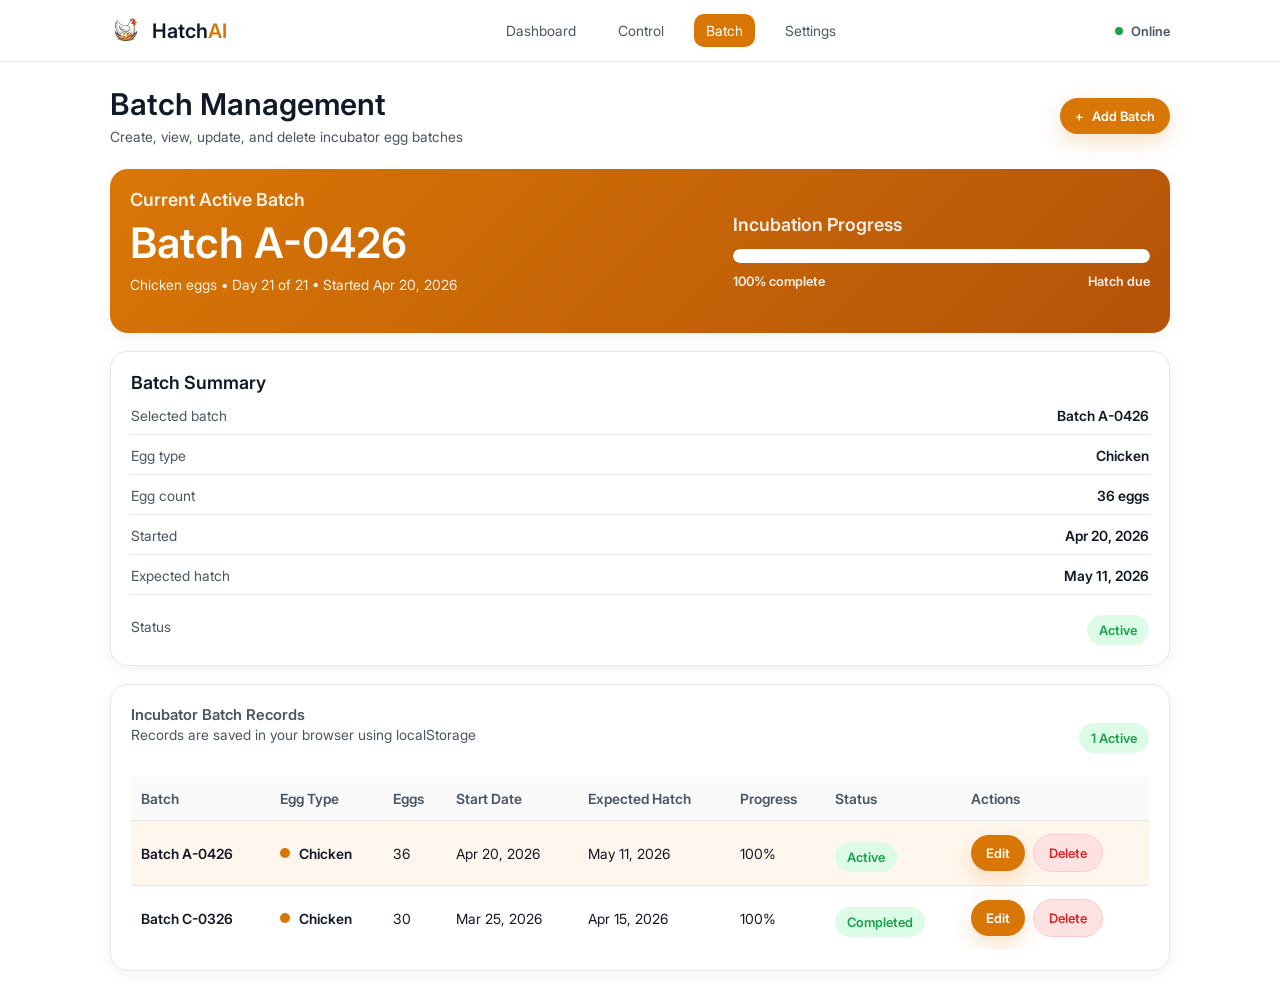
==== commit cb68a0ee: "updated website for hatchai no backend from arduino" ====
--- a/batch.html
+++ b/batch.html
@@ -10,6 +10,8 @@
   <link rel="stylesheet" href="css/base.css" />
   <link rel="stylesheet" href="css/layout.css" />
   <link rel="stylesheet" href="css/components.css" />
+  <link rel="stylesheet" href="css/modal.css" />
+  <link rel="stylesheet" href="css/toastNotification.css" />
   <link rel="stylesheet" href="css/batch.css" />
 </head>
 
@@ -145,6 +147,8 @@
     </section>
   </main>
 
+  <div class="toast" id="hatchToast" role="status" aria-live="polite"></div>
+
   <div class="batch-modal-overlay" id="batchModal" aria-hidden="true">
     <div class="batch-modal" role="dialog" aria-modal="true" aria-labelledby="batchModalTitle">
       <div class="modal-header">
@@ -230,8 +234,23 @@
     </div>
   </div>
 
+  <div class="modal-overlay" id="confirmModal" aria-hidden="true">
+    <div class="modal-card" role="dialog" aria-modal="true" aria-labelledby="modalTitle">
+      <div class="modal-icon">!</div>
+      <h2 id="modalTitle">Are you sure?</h2>
+      <p id="modalMessage">This action cannot be undone.</p>
+
+      <div class="modal-actions">
+        <button class="modal-btn modal-btn-danger" type="button" id="modalConfirmBtn">Confirm</button>
+        <button class="modal-btn modal-btn-cancel" type="button" id="modalCancelBtn">Cancel</button>
+      </div>
+    </div>
+  </div>
+
   <script src="js/app.js"></script>
   <script src="js/storage.js"></script>
+  <script src="js/modal.js"></script>
+  <script src="js/toastNotification.js"></script>
   <script src="js/batch.js"></script>
 </body>
-</html>+</html>
--- a/css/components.css
+++ b/css/components.css
@@ -1,3 +1,7 @@
+/* =========================
+   Grid Utilities
+========================= */
+
 .grid {
   display: grid;
   gap: 18px;
@@ -7,9 +11,21 @@
   grid-template-columns: repeat(4, 1fr);
 }
 
+.grid-3 {
+  grid-template-columns: repeat(3, 1fr);
+}
+
 .grid-2 {
   grid-template-columns: repeat(2, 1fr);
 }
+
+.wide-card {
+  grid-column: 1 / -1;
+}
+
+/* =========================
+   Cards
+========================= */
 
 .card {
   background: var(--white);
@@ -28,60 +44,77 @@
 }
 
 .card-title {
+  font-size: 18px;
+  color: var(--black);
+  font-weight: 600;
+  margin-bottom: 8px;
+}
+
+.card-header .card-title {
   font-size: 15px;
   color: var(--gray);
-  font-weight: 600;
+  margin-bottom: 0;
 }
 
 .subtext {
   font-size: 14px;
   color: var(--gray);
   line-height: 1.5;
-}
-
-.status-pill {
+  margin-bottom: 18px;
+}
+
+/* =========================
+   Forms
+========================= */
+
+.field-group {
+  margin-bottom: 16px;
+}
+
+.field-group label {
   display: inline-block;
-  padding: 7px 12px;
-  border-radius: 999px;
-  font-size: 13px;
-  font-weight: 600;
+  font-size: 14px;
+  color: var(--black);
+  font-weight: 600;
+}
+
+.input-box,
+.select-box,
+.textarea-box {
+  width: 100%;
+  border: 1px solid var(--border);
+  border-radius: 12px;
+  padding: 12px 14px;
+  font-size: 14px;
+  color: var(--black);
+  outline: none;
+  background: var(--white);
   margin-top: 8px;
 }
 
-.status-on,
-.status-normal,
-.status-ok {
-  background: #DCFCE7;
-  color: var(--green);
-}
-
-.status-off,
-.status-alert {
-  background: #FEE2E2;
-  color: var(--red);
-}
-
-.status-warning {
-  background: #FEF3C7;
-  color: #A16207;
-}
-
-@media (max-width: 900px) {
-  .grid-4 {
-    grid-template-columns: repeat(2, 1fr);
-  }
-
-  .grid-2 {
-    grid-template-columns: 1fr;
-  }
-}
-
-@media (max-width: 640px) {
-  .grid-4,
-  .grid-2 {
-    grid-template-columns: 1fr;
-  }
-}
+.textarea-box {
+  min-height: 100px;
+  resize: vertical;
+}
+
+.input-box:focus,
+.select-box:focus,
+.textarea-box:focus {
+  border-color: var(--orange);
+  box-shadow: 0 0 0 3px rgba(217, 119, 6, 0.12);
+}
+
+/* =========================
+   Buttons
+========================= */
+
+.btn-row {
+  display: flex;
+  gap: 12px;
+  flex-wrap: wrap;
+  margin-top: 10px;
+}
+
 .btn {
   display: inline-flex;
   align-items: center;
@@ -94,6 +127,7 @@
   font-weight: 600;
   cursor: pointer;
   transition: 0.2s ease;
+  text-decoration: none;
 }
 
 .btn-primary {
@@ -110,11 +144,215 @@
 .btn-soft {
   background: var(--bg-soft);
   color: var(--orange);
-  border: 1px solid #FED7AA;
+  border: 1px solid #fed7aa;
+}
+
+.btn-soft:hover {
+  background: #ffedd5;
 }
 
 .btn-danger {
-  background: #FEE2E2;
+  background: #fee2e2;
   color: var(--red);
-  border: 1px solid #FECACA;
-}+  border: 1px solid #fecaca;
+}
+
+.btn-danger:hover {
+  background: #fecaca;
+}
+
+/* =========================
+   Status Pills
+========================= */
+
+.status-pill {
+  display: inline-block;
+  padding: 7px 12px;
+  border-radius: 999px;
+  font-size: 13px;
+  font-weight: 600;
+  margin-top: 8px;
+}
+
+.status-on,
+.status-normal,
+.status-ok {
+  background: #dcfce7;
+  color: var(--green);
+}
+
+.status-off,
+.status-alert {
+  background: #fee2e2;
+  color: var(--red);
+}
+
+.status-warning {
+  background: #fef3c7;
+  color: #a16207;
+}
+
+/* =========================
+   Switches
+========================= */
+
+.switch {
+  position: relative;
+  width: 54px;
+  height: 30px;
+  flex-shrink: 0;
+}
+
+.switch input {
+  opacity: 0;
+  width: 0;
+  height: 0;
+}
+
+.slider {
+  position: absolute;
+  inset: 0;
+  background: #d1d5db;
+  border-radius: 999px;
+  cursor: pointer;
+  transition: 0.3s ease;
+}
+
+.slider::before {
+  content: "";
+  position: absolute;
+  width: 24px;
+  height: 24px;
+  left: 3px;
+  top: 3px;
+  background: var(--white);
+  border-radius: 50%;
+  transition: 0.3s ease;
+  box-shadow: 0 2px 6px rgba(0, 0, 0, 0.15);
+}
+
+.switch input:checked + .slider {
+  background: var(--orange);
+}
+
+.switch input:checked + .slider::before {
+  transform: translateX(24px);
+}
+
+/* =========================
+   Setting Rows
+========================= */
+
+.setting-row {
+  display: flex;
+  justify-content: space-between;
+  align-items: center;
+  gap: 16px;
+  padding: 14px 0;
+  border-bottom: 1px solid var(--border);
+}
+
+.setting-row:last-child {
+  border-bottom: none;
+  padding-bottom: 0;
+}
+
+.setting-label {
+  display: flex;
+  flex-direction: column;
+  gap: 4px;
+}
+
+.setting-label strong {
+  font-size: 15px;
+  color: var(--black);
+  font-weight: 600;
+}
+
+.setting-label span {
+  font-size: 13px;
+  color: var(--gray);
+}
+
+/* =========================
+   Toasts
+========================= */
+
+.toast {
+  position: fixed;
+  right: 20px;
+  bottom: 20px;
+  z-index: 2100;
+  min-width: 220px;
+  max-width: calc(100vw - 40px);
+  padding: 13px 16px;
+  border-radius: 12px;
+  background: var(--black);
+  color: var(--white);
+  box-shadow: 0 14px 34px rgba(17, 24, 39, 0.2);
+  font-size: 14px;
+  font-weight: 600;
+  opacity: 0;
+  pointer-events: none;
+  transform: translateY(12px);
+  transition: 0.2s ease;
+}
+
+.toast.active {
+  opacity: 1;
+  transform: translateY(0);
+}
+
+.toast.success {
+  background: var(--green);
+}
+
+.toast.danger {
+  background: var(--red);
+}
+
+.toast.warning {
+  background: #a16207;
+}
+
+/* =========================
+   Responsive
+========================= */
+
+@media (max-width: 900px) {
+  .grid-4 {
+    grid-template-columns: repeat(2, 1fr);
+  }
+
+  .grid-3,
+  .grid-2 {
+    grid-template-columns: 1fr;
+  }
+}
+
+@media (max-width: 640px) {
+  .grid-4,
+  .grid-3,
+  .grid-2 {
+    grid-template-columns: 1fr;
+  }
+
+  .btn-row {
+    flex-direction: column;
+  }
+
+  .btn {
+    width: 100%;
+  }
+
+  .setting-row {
+    flex-direction: column;
+    align-items: flex-start;
+  }
+
+  .toast {
+    left: 14px;
+    right: 14px;
+    bottom: 14px;
+  }
+}
--- a/css/modal.css
+++ b/css/modal.css
@@ -0,0 +1,126 @@
+.modal-overlay {
+  position: fixed;
+  inset: 0;
+  background: rgba(17, 24, 39, 0.28);
+  backdrop-filter: blur(3px);
+  display: none;
+  align-items: center;
+  justify-content: center;
+  padding: 20px;
+  z-index: 2000;
+}
+
+.modal-overlay.active {
+  display: flex;
+}
+
+.modal-card {
+  width: 100%;
+  max-width: 360px;
+  background: var(--white);
+  border: 1px solid var(--border);
+  border-radius: 18px;
+  padding: 24px 22px 20px;
+  text-align: center;
+  box-shadow: 0 18px 45px rgba(17, 24, 39, 0.18);
+  animation: modalPop 0.2s ease;
+}
+
+.modal-icon {
+  width: 34px;
+  height: 34px;
+  margin: 0 auto 12px;
+  border-radius: 50%;
+  background: #fee2e2;
+  color: var(--red);
+  border: 1px solid #fecaca;
+  display: flex;
+  align-items: center;
+  justify-content: center;
+  font-size: 20px;
+  font-weight: 700;
+}
+
+.modal-card h2 {
+  font-size: 17px;
+  font-weight: 600;
+  color: var(--black);
+  margin-bottom: 8px;
+}
+
+.modal-card p {
+  font-size: 13px;
+  line-height: 1.45;
+  color: var(--gray);
+  max-width: 280px;
+  margin: 0 auto 18px;
+}
+
+.modal-actions {
+  display: flex;
+  flex-direction: column;
+  gap: 10px;
+}
+
+.modal-btn {
+  width: 100%;
+  border-radius: 10px;
+  padding: 11px 14px;
+  border: 1px solid transparent;
+  font-size: 13px;
+  font-weight: 600;
+  cursor: pointer;
+  transition: 0.2s ease;
+}
+
+.modal-btn-danger {
+  background: var(--red);
+  color: var(--white);
+  box-shadow: 0 8px 22px rgba(220, 38, 38, 0.2);
+}
+
+.modal-btn-danger:hover {
+  background: #b91c1c;
+  transform: translateY(-1px);
+}
+
+.modal-btn-primary {
+  background: var(--orange);
+  color: var(--white);
+  box-shadow: 0 8px 22px rgba(217, 119, 6, 0.22);
+}
+
+.modal-btn-primary:hover {
+  background: var(--dark-orange);
+  transform: translateY(-1px);
+}
+
+.modal-btn-cancel {
+  background: var(--white);
+  color: var(--black);
+  border-color: var(--border);
+}
+
+.modal-btn-cancel:hover {
+  background: var(--bg-soft);
+  color: var(--orange);
+  border-color: #fed7aa;
+}
+
+@keyframes modalPop {
+  from {
+    opacity: 0;
+    transform: scale(0.96) translateY(8px);
+  }
+
+  to {
+    opacity: 1;
+    transform: scale(1) translateY(0);
+  }
+}
+
+@media (max-width: 480px) {
+  .modal-card {
+    max-width: 100%;
+  }
+}
--- a/css/toastNotification.css
+++ b/css/toastNotification.css
@@ -0,0 +1,102 @@
+/* =========================
+   Toast Notification
+========================= */
+
+.toast {
+  position: fixed;
+  right: 20px;
+  bottom: 20px;
+  z-index: 2100;
+
+  min-width: 240px;
+  max-width: calc(100vw - 40px);
+
+  display: flex;
+  align-items: center;
+  gap: 10px;
+
+  padding: 14px 16px;
+  border-radius: 16px;
+
+  background: var(--white);
+  color: var(--black);
+  border: 1px solid var(--border);
+  border-left: 5px solid var(--orange);
+
+  box-shadow: 0 18px 45px rgba(17, 24, 39, 0.16);
+
+  font-size: 14px;
+  font-weight: 600;
+  line-height: 1.4;
+
+  opacity: 0;
+  pointer-events: none;
+  transform: translateY(14px) scale(0.98);
+  transition: opacity 0.22s ease, transform 0.22s ease;
+}
+
+.toast::before {
+  content: "●";
+  color: var(--orange);
+  font-size: 14px;
+  line-height: 1;
+}
+
+.toast.active {
+  opacity: 1;
+  transform: translateY(0) scale(1);
+}
+
+.toast.success {
+  background: #f0fdf4;
+  color: #166534;
+  border-color: #bbf7d0;
+  border-left-color: var(--green);
+}
+
+.toast.success::before {
+  color: var(--green);
+}
+
+.toast.danger {
+  background: #fef2f2;
+  color: #991b1b;
+  border-color: #fecaca;
+  border-left-color: var(--red);
+}
+
+.toast.danger::before {
+  color: var(--red);
+}
+
+.toast.warning {
+  background: #fffbeb;
+  color: #92400e;
+  border-color: #fed7aa;
+  border-left-color: #d97706;
+}
+
+.toast.warning::before {
+  color: #d97706;
+}
+
+.toast.info {
+  background: var(--bg-soft);
+  color: var(--orange);
+  border-color: #fed7aa;
+  border-left-color: var(--orange);
+}
+
+.toast.info::before {
+  color: var(--orange);
+}
+
+@media (max-width: 640px) {
+  .toast {
+    left: 14px;
+    right: 14px;
+    bottom: 14px;
+    min-width: auto;
+    max-width: none;
+  }
+}
--- a/css/batch.css
+++ b/css/batch.css
@@ -307,7 +307,6 @@
   cursor: default;
 }
 
-
 @media (max-width: 900px) {
   .batch-grid {
     grid-template-columns: repeat(2, 1fr);
@@ -344,4 +343,5 @@
   .form-actions {
     flex-direction: column;
   }
-}+
+}
